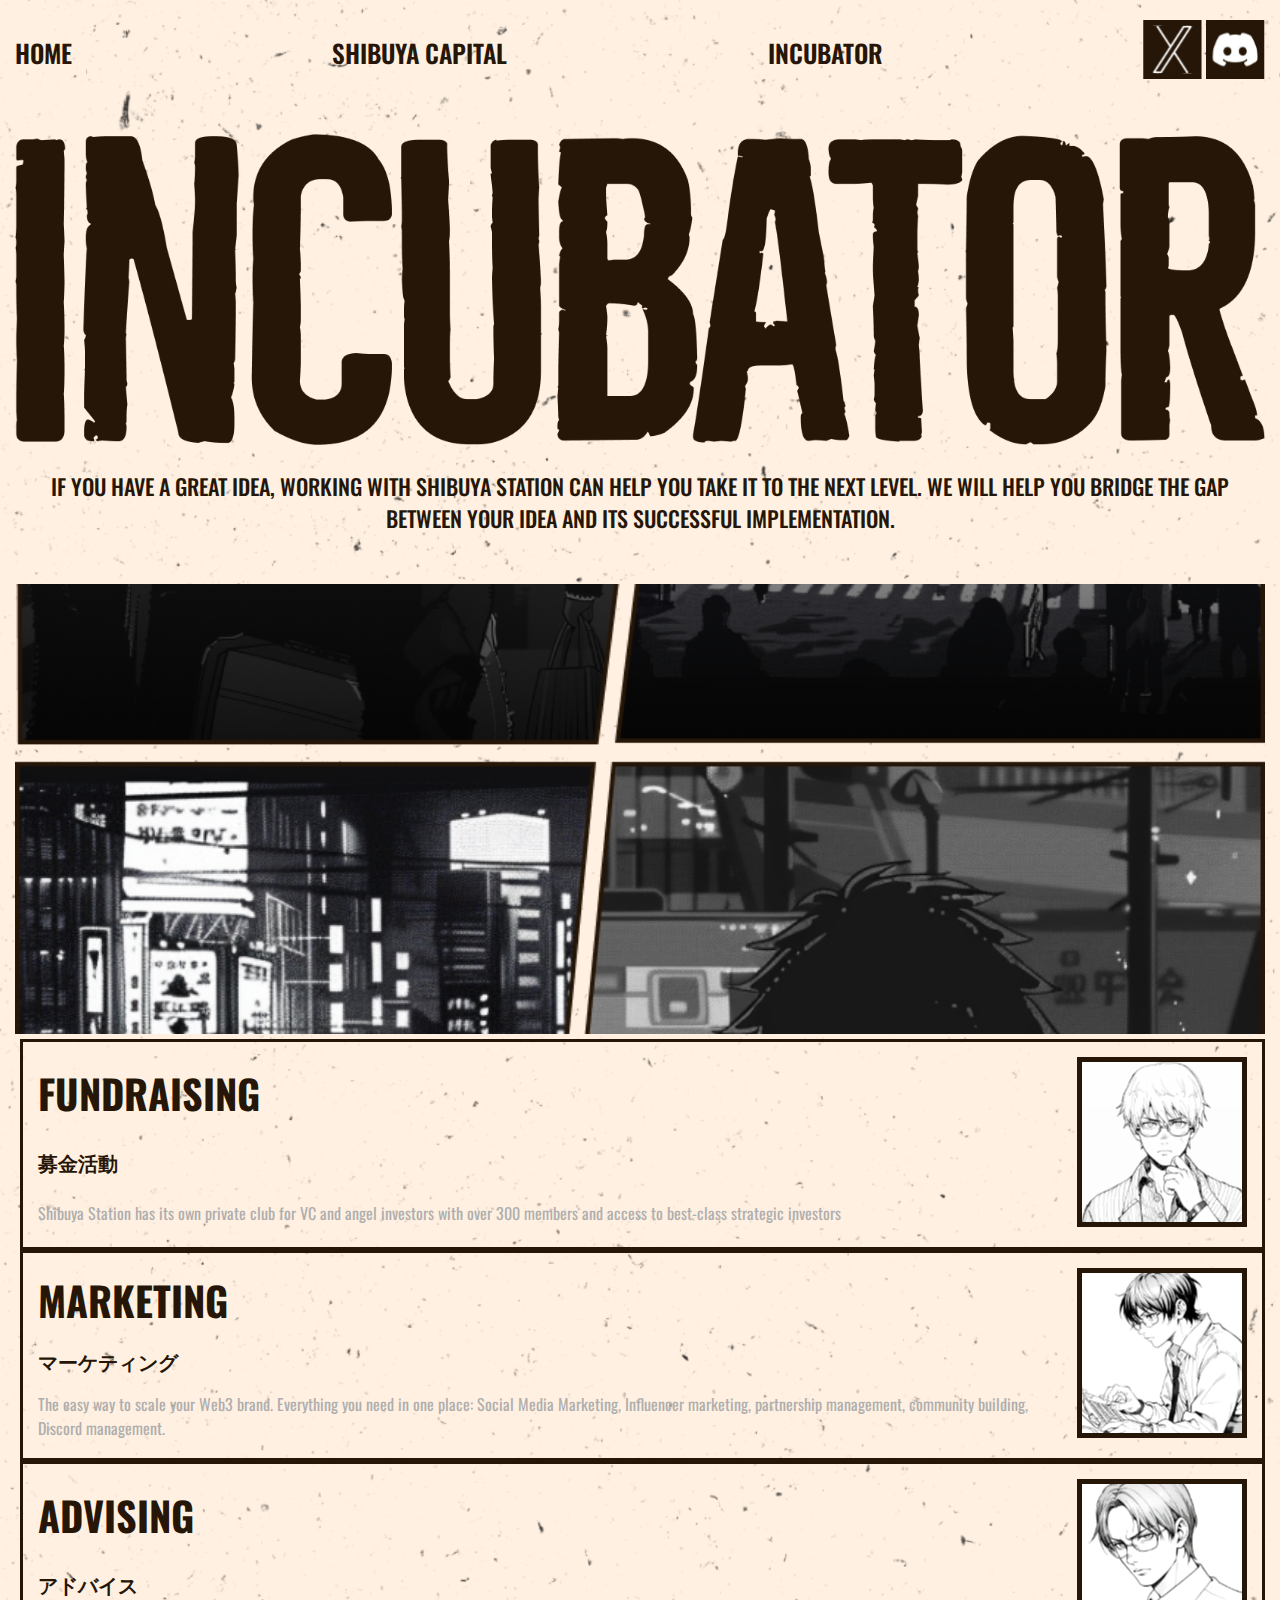
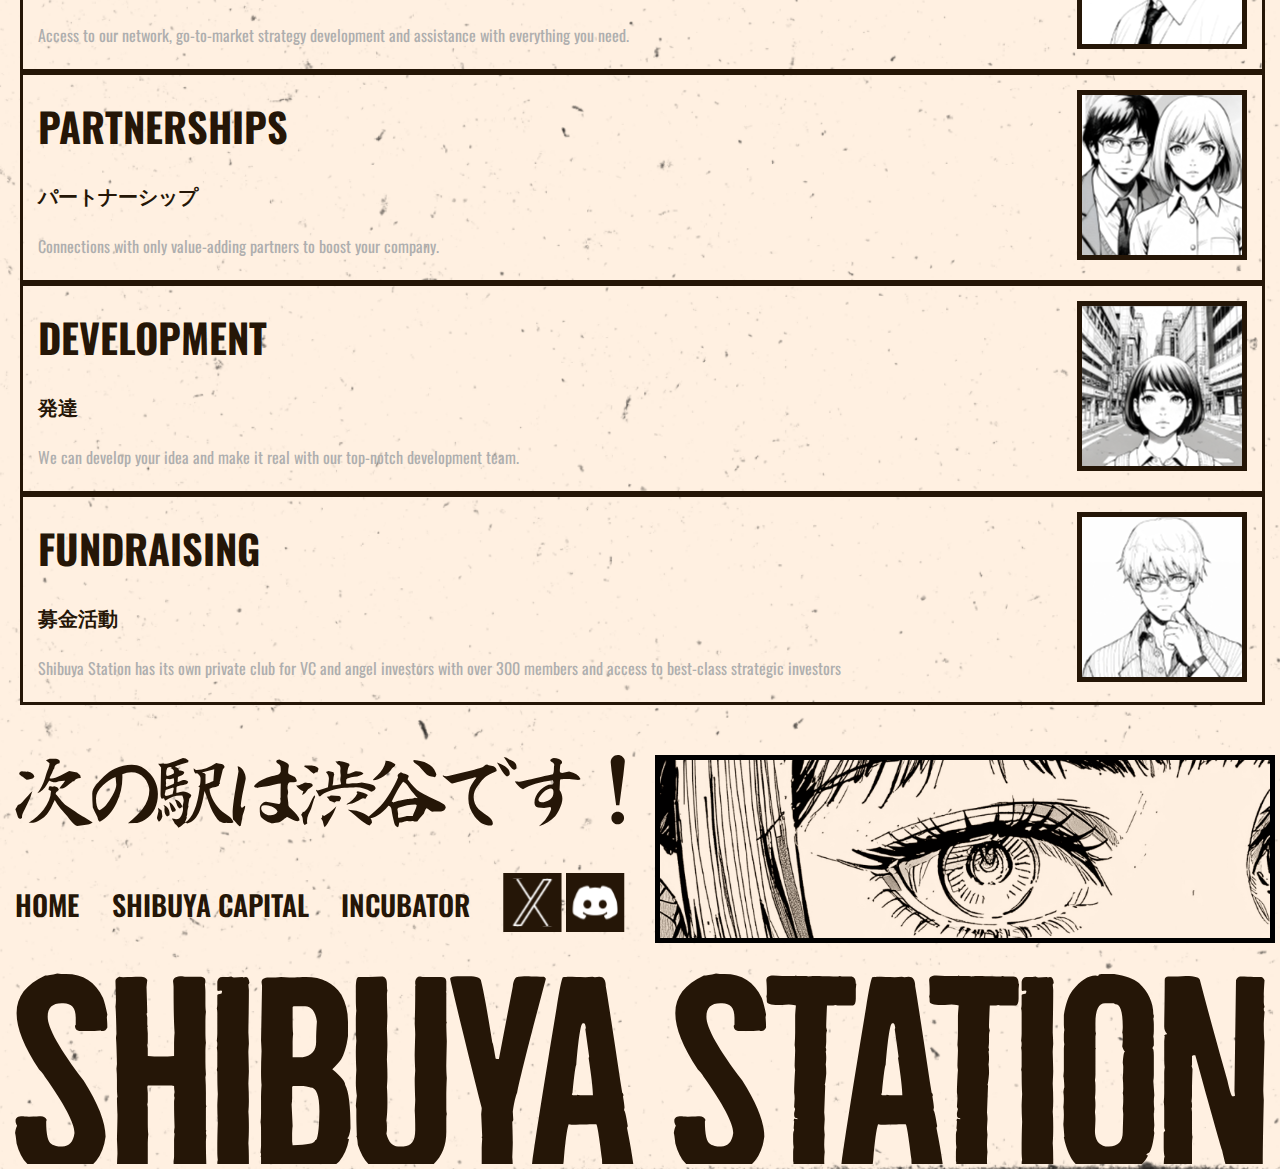
==== incubator.html @ d8757670 "Add files via upload" ====
<!DOCTYPE html>
<html lang="en">
  <head>
    <meta charset="UTF-8" />
    <meta name="viewport" content="width=device-width, initial-scale=1.0" />
    <title>SHIBUYA - incubator</title>
    <link rel="icon" type="image/svg+xml" href="./img/logo.png" />
    <link
      rel="stylesheet"
      href="https://cdn.jsdelivr.net/npm/swiper@11/swiper-bundle.min.css"
    />

    <link rel="preconnect" href="https://fonts.googleapis.com" />
    <link rel="preconnect" href="https://fonts.gstatic.com" crossorigin />
    <link
      href="https://fonts.googleapis.com/css2?family=Oswald:wght@200..700&display=swap"
      rel="stylesheet"
    />

    <link rel="stylesheet" href="./style.css" />
  </head>

  <body>
    <header class="header">
      <div class="container">
        <div class="header__wrap">
          <img src="./img/logo.png" alt="" class="logo" />
          <nav class="nav">
            <a href="index.html">home</a>
            <a href="capital.html">shibuya capital</a>
            <a href="incubator.html">incubator</a>
            <div>
              <img src="./img/discord-icon.svg" alt="" />
              <img src="./img/twiter-icon.svg" alt="" />
            </div>
          </nav>
          <img src="./img/burger.svg" alt="" class="burger" />
        </div>
      </div>
    </header>
    <section class="hero">
      <div class="container">
        <div class="hero__wrapper">
          <img src="./img/Incubator.png" alt="" />
          <p>
            If you have a great idea, working with Shibuya Station can help you take it to the next level. We will help you bridge the gap between your idea and its successful implementation.
          </p>
         

    
        </div>
      </div>
    </section>

<section class="Marketing">
  <div class="container">
    <div class="marketing__box">
    <div class="Marketing__img">
      <img src="./img/incubator__img.png" alt="">
      <!-- <img class="marketing-none" src="/img/incubator__img-2.png" alt=""> -->
    </div>
  <div class="Marketing__cards">


    
    <div class="Marketing__card">
      <div class="Marketing__card-1">
        <h3>Fundraising</h3>
        <h4>募金活動</h4>
        <p>Shibuya Station has its own private club for VC and angel investors with over 300 members and access to best-class strategic investors</p>
      </div>
<div class="Marketing__card-2">
  <img class="card__img" src="./img/incubator__card.svg" alt="">
</div>
    </div>


    <div class="Marketing__card">
      <div class="Marketing__card-1">
        <h3>Marketing</h3>
        <h4>マーケティング</h4>
        <p>The easy way to scale your Web3 brand. Everything you need in one place: Social Media Marketing, Influencer marketing, partnership management, community building, Discord management.</p>
      </div>
<div class="Marketing__card-2">
  <img class="card__img" src="./img/inccubator__cards-2.svg" alt="">
</div>
    </div>


    <div class="Marketing__card">
      <div class="Marketing__card-1">
        <h3>Advising</h3>
        <h4>アドバイス</h4>
        <p>Access to our network, go-to-market strategy development and assistance with everything you need.</p>
      </div>
<div class="Marketing__card-2">
  <img class="card__img" src="./img/incubator__card-3.svg" alt="">
</div>
    </div>


    <div class="Marketing__card">
      <div class="Marketing__card-1">
        <h3>partnerships</h3>
        <h4>パートナーシップ</h4>
        <p>Connections with only value-adding partners to boost your company.</p>
      </div>
<div class="Marketing__card-2">
  <img class="card__img" src="./img/incubator__img-4.svg" alt="">
</div>
    </div>


    <div class="Marketing__card">
      <div class="Marketing__card-1">
        <h3>Development</h3>
        <h4>発達</h4>
        <p>We can develop your idea and make it real with our top-notch development team.</p>
      </div>
<div class="Marketing__card-2">
  <img class="card__img" src="./img/incubator__card-5.svg" alt="">
</div>
    </div>


    <div class="Marketing__card">
      <div class="Marketing__card-1">
        <h3>Fundraising</h3>
        <h4>募金活動</h4>
        <p>Shibuya Station has its own private club for VC and angel investors with over 300 members and access to best-class strategic investors</p>
      </div>
<div class="Marketing__card-2">
  <img class="card__img" src="./img/incubator__card.svg" alt="">
</div>
    </div>

  </div>
  </div>
</div>
</section>



    <footer class="footer">
      <div class="container">
        <div class="footer__wrapper">
          <div class="footer__box">
            <img src="./img/footer-title.svg" alt="" class="footer__title">
            <div class="footer__menu">
              <a href="index.html">home</a>
              <a href="capital.html">shibuya capital</a>
              <a href="incubator.html">incubator</a>
              <div>
                <img src="./img/discord-icon.svg" alt="" />
                <img src="./img/twiter-icon.svg" alt="" />
              </div>
            </div>
          </div>
          <img src="./img/footer-img.png" alt="" class="footer__eyes" />
        </div>
        <img class="footer__img" src="./img/footer-text.svg" alt="" />
      </div>
    </footer>

    <script src="https://cdn.jsdelivr.net/npm/swiper@11/swiper-bundle.min.js"></script>
    <script src="./script.js"></script>
  </body>
</html>
---- style.css ----
* {
    padding: 0;
    margin: 0;
    font-family: "Oswald", sans-serif;
}

.container {
    max-width: 1600px;
    margin: 0 auto;
    padding: 0 15px;
}

body {
    background-image: url(./img/bg-1.png);
    background-repeat: no-repeat;
    background-position: center;
    background-size: cover;
    color: #251607;
}

.header {
    padding: 20px 0;

    @media (max-width:700px) {
        background-image: url(./img/bg-2.png);
    }
}

.nav {
    display: flex;
    justify-content: space-between;
    align-items: center;
    width: 100%;
text-transform: uppercase;
    @media (max-width:700px) {
        /* display: none; */
        position: fixed;
        top: -100%;
        left: 0;
        width: 100%;
        height: 100dvh;
        background-color: #251607;
        z-index: 10;
        flex-direction: column;
        justify-content: center;
        align-items: center;
        gap: 30px;


        transition: 0.5s;

        &.active {
            top: 0;
        }
    }



    a {
        font-size: 25px;
        font-weight: 600;
        text-decoration: underline;
        text-decoration: none;
        color: #251607;

        @media (max-width:700px) {
            color: #fff;
        }
    }
}

.header__wrap {
    display: flex;
    align-items: center;
    justify-content: space-between;
    gap: 10px;
}

.logo,
.burger {
    display: none;

    @media (max-width:700px) {
        display: block;
        z-index: 11;
    }
}


.hero {
    padding: 30px 0;
}

.hero__wrapper {
    text-align: center;

    img {
        width: 100%;
    }

    h1 {
        font-size: 450px;
        line-height: 1;
    }

    p {
        font-size: 22px;
        text-transform: uppercase;
        margin: 20px 0;
        font-weight: 500;
    }

    div {
        display: flex;
        justify-content: space-between;
        flex-wrap: wrap;
        gap: 20px;
        margin-top: 30px;

        h4 {
            font-size: 22px;
        }
    }

}




.album {
    padding: 50px 0;

    .container {
        max-width: 1900px;
        padding: 0;
    }
}

.album__wrapper {}

.swiper {}

.swiper-album-1 {}

.swiper-wrapper {}

.swiper-slide {
    img {
        width: 100%;
    }
}

.swiper-album-2 {}



.meet {}

.meet__wrapper {
    display: grid;
    grid-template-columns: 1.2fr 2fr;
    gap: 40px;

    @media (max-width:768px) {
        /* grid-template-columns: 1fr; */

        display: flex;
        flex-direction: column-reverse;
    }

    p {
        font-size: 22px;
        line-height: 1.2;
        text-transform: uppercase;
    }
}

.meet__info {
    display: flex;
    flex-direction: column;
    gap: 20px;


    img {
        width: 100%;
    }
}

.meet__box {
    display: flex;
    flex-direction: column;
    gap: 20px;
    text-align: right;

    @media (max-width:768px) {
        text-align: center;
    }

    p {
        text-align: right;

        @media (max-width:768px) {
            text-align: center;
        }
    }

    img {
        width: 100%;
    }

    h3 {
        font-size: clamp(2.5rem, -0.257rem + 5.88vw, 5.625rem);

        @media (max-width:480px) {
            font-size: 30px;
        }
    }

    h2 {
        font-size: clamp(4.375rem, -1.944rem + 14.44vw, 12.5rem);
        line-height: 1.2;
        text-transform: uppercase;

    }
}



.our {
padding: 100px 0;


}

.our__title {
font-size: 22px;
font-weight: 600;
text-align: center;
line-height: 1.2;
margin-bottom: 20px;

}
.our__wrapper {
    display: grid; 
    grid-auto-columns: 1fr; 
    grid-template-columns: 1fr 1fr 1fr; 

    gap: 20px 20px; 
    grid-template-areas: 
      "card-1 card-2 card-3"
      "card-1 card-4 card-5"; 

.card-1 { grid-area: card-1; }
.card-2 { grid-area: card-2; }
.card-3 { grid-area: card-3; }
.card-4 { grid-area: card-4; }
.card-5 { grid-area: card-5; }

@media (max-width: 900px) {
    grid-template-columns: 1fr 1fr; 

    grid-template-areas:
        "card-1 card-1"
        "card-2 card-3"
        "card-4 card-5";
}

@media (max-width: 768px) {
    grid-template-columns: 1fr ; 

    grid-template-areas:
        "card-1 "
        "card-2 "
        "card-3 "
        "card-4 "
        "card-5 ";
    }
    .card-1 {
    background-image: url(./img/plans-1.png);
    }
    .card-2 {
        background-image: url(./img/plans-2.png);
    
    }
    .card-3 {
        background-image: url(./img/plans-3.png);
    
    }
    .card-4 {
        background-image: url(./img/plans-4.png);
    
    }
    .card-5 {
        background-image: url(./img/plans-5.png);
    
    }

}
.our__card {
min-height: 350px;
border: 2px solid black;

background-repeat: no-repeat;
background-size: cover;
background-position: center;


display: flex;
justify-content: flex-end;
padding: 25px;
color: #fff;
flex-direction: column;
text-transform: uppercase;

transition: 0.4s ;

@media (max-width: 768px) {
min-height: 280px;
}
h3 {
    transition: 0.4s;
}
p {
    transition: 0.4s;
    height: 0px;
    overflow: hidden;
}
&:hover{
    h3 {
        font-size: 30px;
    }
    p {
        height: 30px;
        overflow: visible;
    }
}
}









.footer {

}

.footer__wrapper {
display: grid;
grid-template-columns: repeat(2, 1fr);
gap: 30px;
margin-bottom: 30px;
@media (max-width:1250px) {
    grid-template-columns: 2fr 1fr;
}
@media (max-width:950px) {
    grid-template-columns: 1fr;
}
}
.footer__box {

}
.footer__title {
width: 100%;
}
.footer__menu {
display: flex;
justify-content: space-between;
gap: 20px;
align-items: center;
margin-top: 40px;

@media (max-width:650px) {
flex-direction: column;
justify-content: center;
}
a{
    color: #251607;
    text-transform: uppercase;
    font-size: 28px;
    font-weight: 600;
    text-decoration: none;

}
}
.footer__eyes {
width: 100%;
border: 5px solid black;

}
.footer__img {
width: 100%;

}





.pink{
    background-image: url(./img/bg-2.png);

    p,
    h1,
    h2,
    h3,
    h4,
    a{
        color: #e69aaa !important;

    }
}



.hero-2 {
    padding: 60px 0;
}
.hero-2__imgs {
overflow: hidden;
    display: flex;
    gap: 10px;
img{
    width: 100%;
}
}

.hero-2__wraper {
h3{
    text-transform: uppercase;
    font-size: 26px;
    font-weight: 600;
}

    div{
        display: flex;
        justify-content: space-between;
        align-items: center;
        gap: 20px;
        flex-wrap: wrap;
        margin-bottom: 20px;
    }
}
.hero-2__title {
    width: 100%;
    margin: 30px 0;
}
.hero-2__img {
    width: 100%;
}
.hero-2__subtitle {
    text-transform: uppercase;
    text-align: center;
}
 



.Marketing {
margin-bottom: 50px;
}
.marketing__box{
    display: grid;
    grid-template-columns: 1fr 1fr;
    @media (max-width:1300px) {
    grid-template-columns: 1fr ;
      
    }
}

.Marketing__img {
    
img {
    width: 100%;
    
    @media (max-width:1300px) {
      
          height: 450px;
          object-fit: cover;
        }
}
    /* @media (max-width:1300px) {
        display: none;
    } */

}
.Marketing__cards {
    margin-left: 5px;
}
.Marketing__card {
 display: flex;
 justify-content: space-between;
    border: 3px solid #251607;
    transition: 0.5s;
    h3{
        margin-top: 10px;
        font-weight: 700;
        font-size: 40px;
        text-transform: uppercase;
    }
    h4 {
        font-weight: 600;
font-size: 20px;
text-transform: uppercase;
    }
    p {
        font-weight: 400;
        color: #AEAEAE;
        /* font-size: 3px; */
        margin-bottom: 10px;
    }

&:hover{
    background-color: #251607;
    h4{
        color: #e69aaa;
    }
    h3{
        color: #e69aaa;
    }
}
}
.card__img{
    border: 2px solid #251607;
width: 166px;
height: 166px;
margin: 15px;
}
.Marketing__card-1{
    display: flex;
    flex-direction: column;
    justify-content: space-around;
    margin-left: 15px;
}
.Marketing__card-2{
  
}
.marketing-none{
    display: none;
    @media (max-width:1300px) {
        display: block;
    }
}


.hero__wrap{
    margin-top: 80px;
    display: flex;


}
.hero__card{
    border: 5px solid #251607;
    height: 600px;
   
    padding: 20px;

    display: flex;
    flex-direction: column;
    writing-mode: vertical-rl;
    flex-grow: 1;
    transition: 1s;
    width: 100px;
    background-size: cover;
    background-position:  center;
    background-repeat: no-repeat;

    &:nth-child(1){
        background-image: url(./img/caoital__hero1.png);
        background-position:-400px;
        /* flex-grow: 4; */
    }
    &:nth-child(2){
        background-image: url(./img/capital__img2.png);

        background-position:-600px;
      
    }
    &:nth-child(3){
        background-image: url(./img/capital__img3.png);
    }
        &:nth-child(4){
        background-image: url(./img/capital__img4.png);
    }

    &:hover{
        flex-grow: 6;

        &:nth-child(2) {
            background-position:-200px;
      
        }
  
        &:nth-child(1) {
            background-position:-200px;
      
        }
        .hero__text{
            display: none;
        }
h2{
    width: 100%;

    letter-spacing: 0px;
}
    }
    h2 {
   color: #fff !important;
   text-transform: uppercase;
        margin-right: auto;
        transition: 1s;
        margin-top: auto;
        writing-mode: horizontal-tb;
        letter-spacing: 30px;
        width: 20px;
        overflow: hidden;
        white-space: nowrap;
    }
   
}




.hero__text{

    
    transition: 1s;



    h3{
        color: #fff !important;
text-transform: uppercase;
    }
}
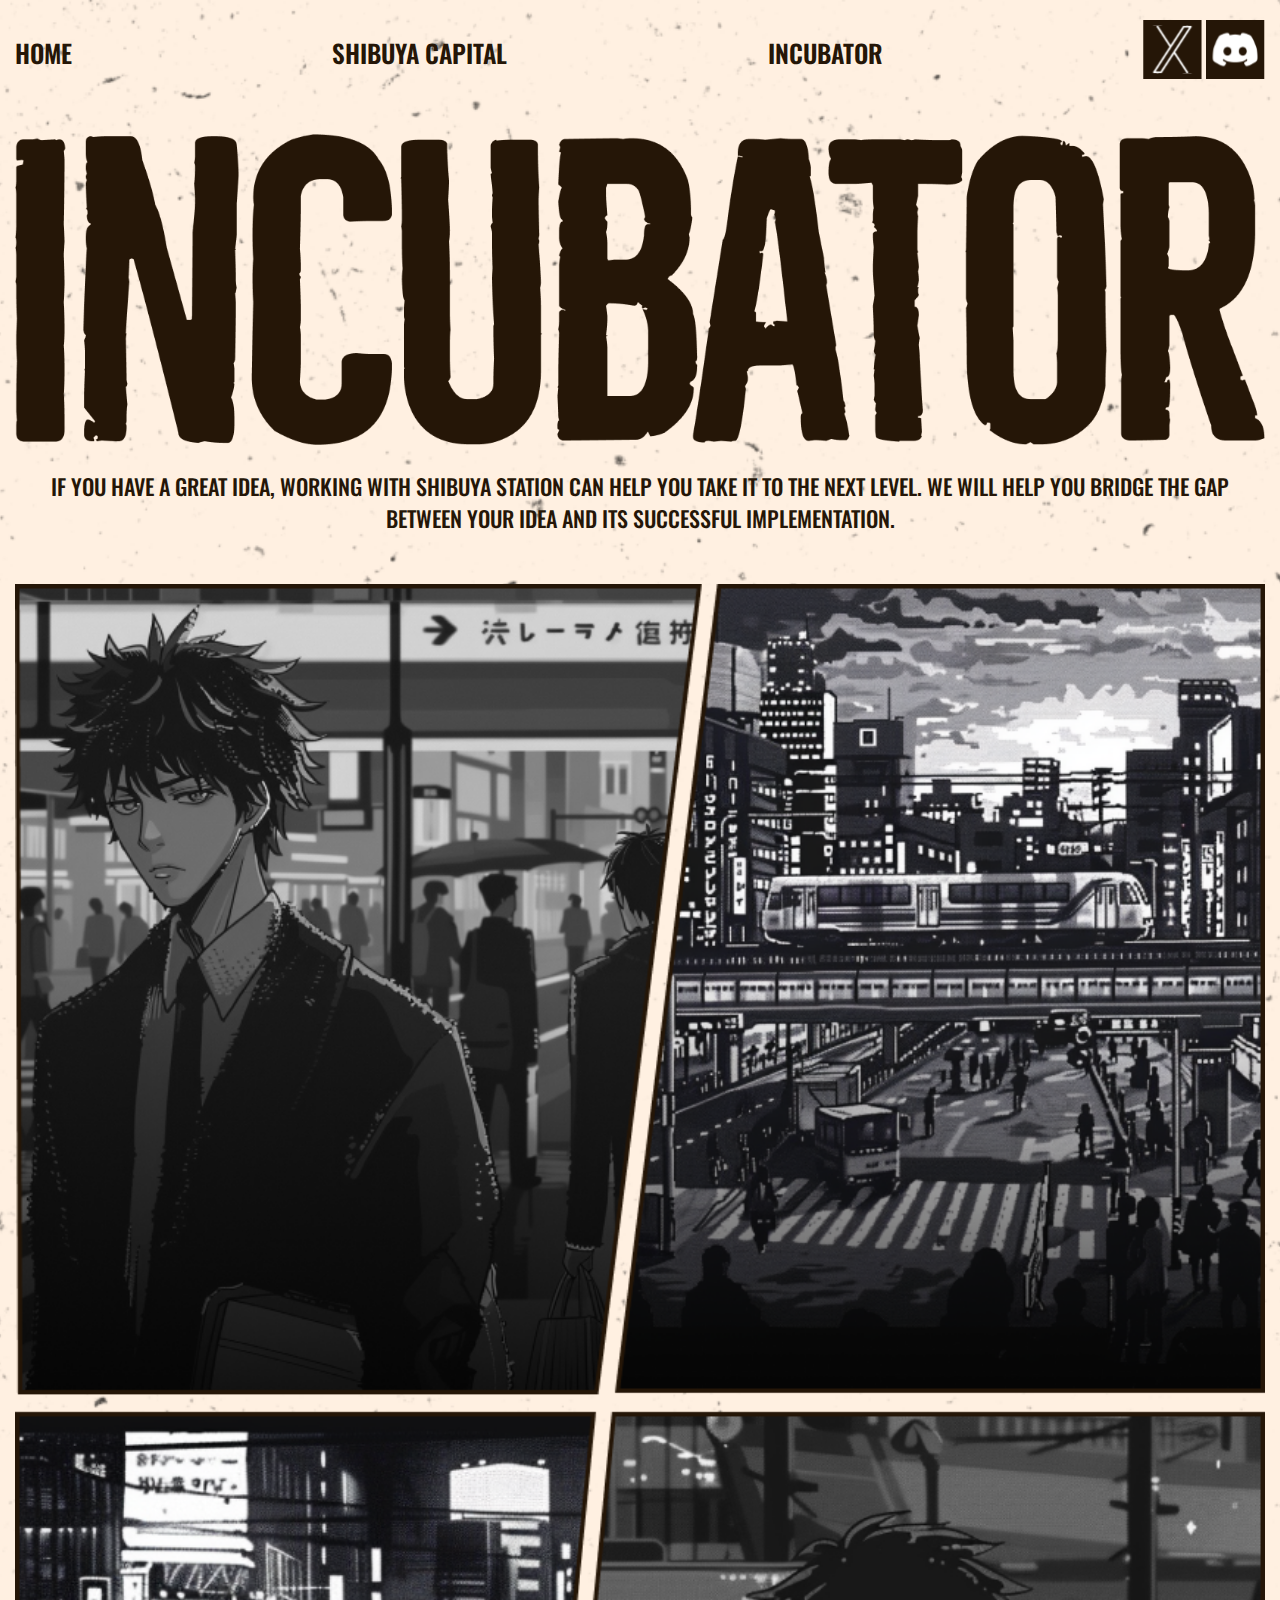
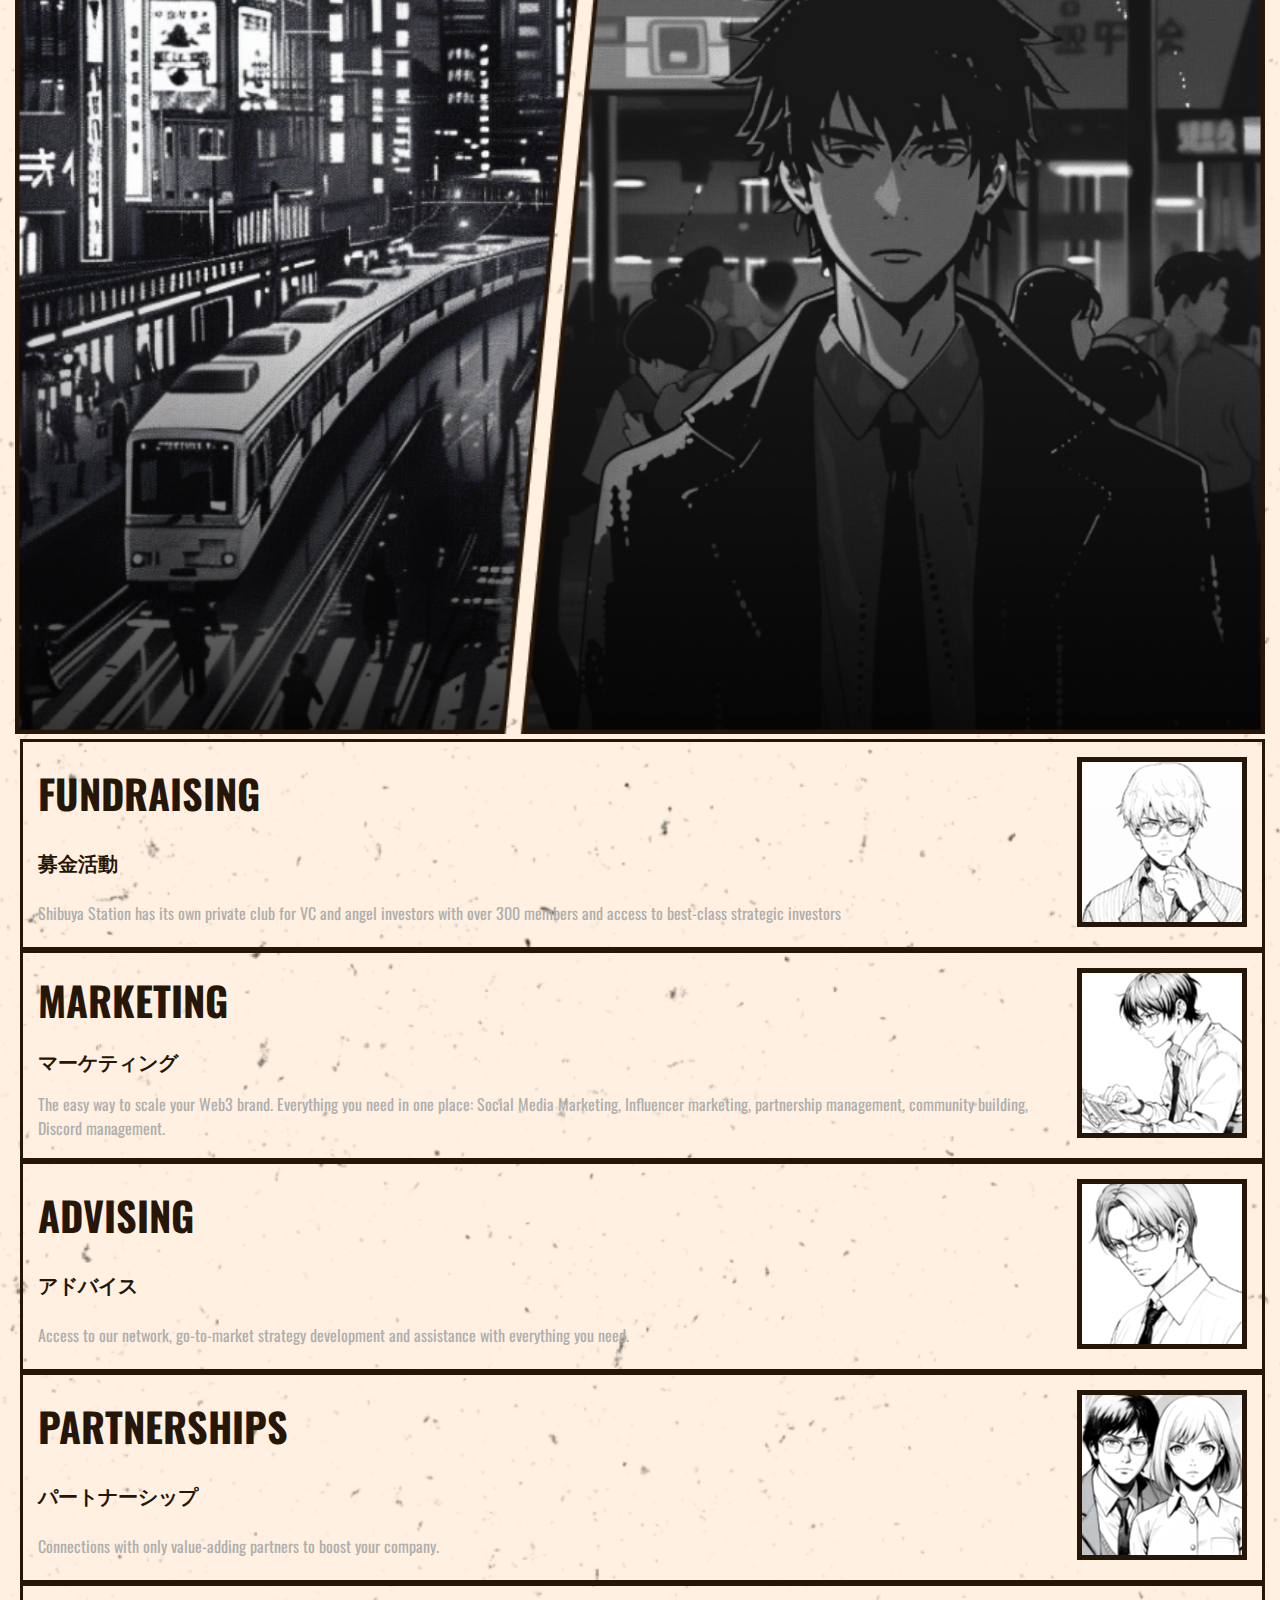
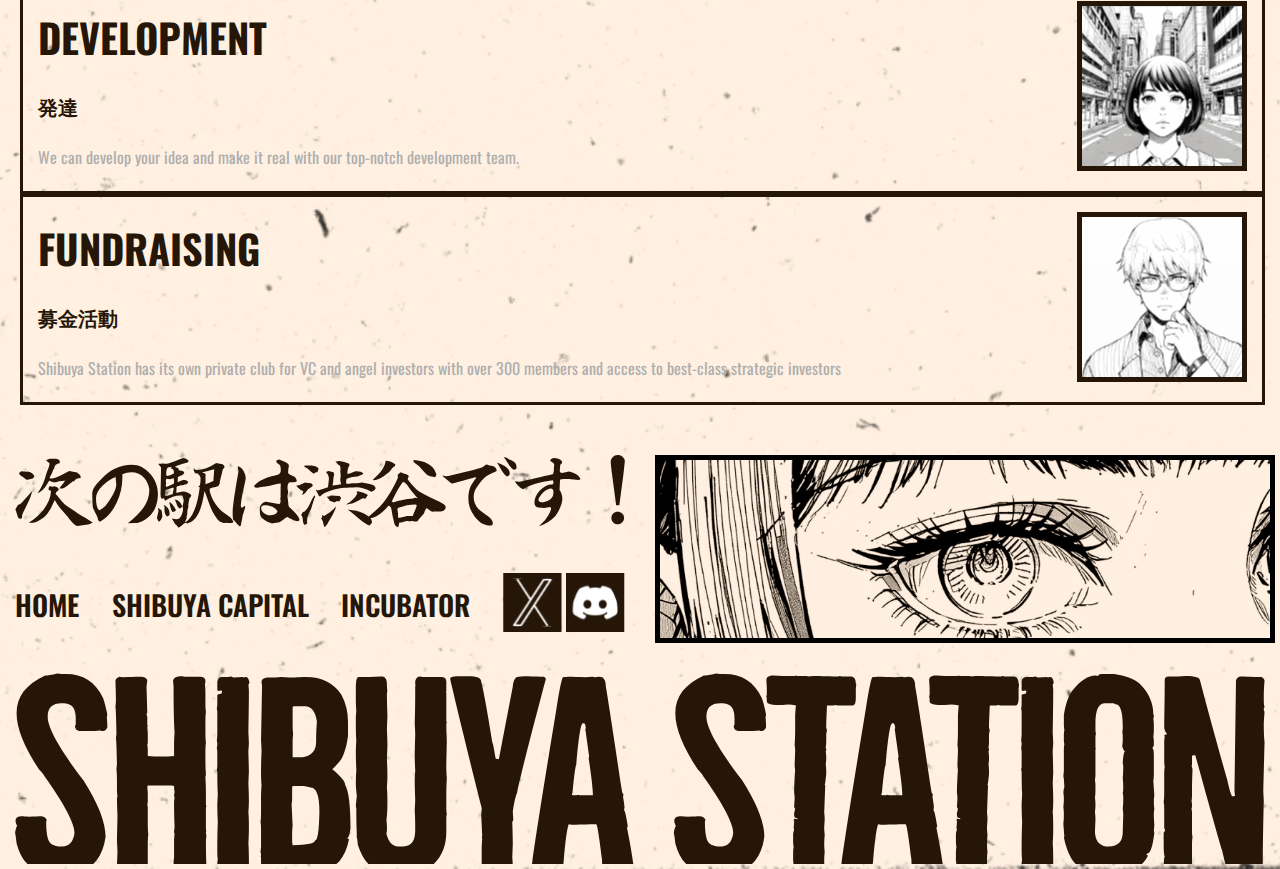
==== commit 8e161554: "Add files via upload" ====
--- a/incubator.html
+++ b/incubator.html
@@ -59,6 +59,8 @@
       <img src="./img/incubator__img.png" alt="">
       <!-- <img class="marketing-none" src="/img/incubator__img-2.png" alt=""> -->
     </div>
+
+    
   <div class="Marketing__cards">
 
 
--- a/style.css
+++ b/style.css
@@ -1,639 +1,635 @@
 * {
+  padding: 0;
+  margin: 0;
+  font-family: "Oswald", sans-serif;
+}
+
+.container {
+  max-width: 1600px;
+  margin: 0 auto;
+  padding: 0 15px;
+}
+
+body {
+  background-image: url(./img/bg-1.png);
+  background-repeat: no-repeat;
+  background-position: center;
+  background-size: cover;
+  color: #251607;
+}
+
+.header {
+  padding: 20px 0;
+
+  @media (max-width: 700px) {
+    background-image: url(./img/bg-2.png);
+  }
+}
+
+.nav {
+  display: flex;
+  justify-content: space-between;
+  align-items: center;
+  width: 100%;
+  text-transform: uppercase;
+  @media (max-width: 700px) {
+    /* display: none; */
+    position: fixed;
+    top: -100%;
+    left: 0;
+    width: 100%;
+    height: 100dvh;
+    background-color: #251607;
+    z-index: 10;
+    flex-direction: column;
+    justify-content: center;
+    align-items: center;
+    gap: 30px;
+
+    transition: 0.5s;
+
+    &.active {
+      top: 0;
+    }
+  }
+
+  a {
+    font-size: 25px;
+    font-weight: 600;
+    text-decoration: underline;
+    text-decoration: none;
+    color: #251607;
+
+    @media (max-width: 700px) {
+      color: #fff;
+    }
+  }
+}
+
+.header__wrap {
+  display: flex;
+  align-items: center;
+  justify-content: space-between;
+  gap: 10px;
+}
+
+.logo,
+.burger {
+  display: none;
+
+  @media (max-width: 700px) {
+    display: block;
+    z-index: 11;
+  }
+}
+
+.hero {
+  padding: 30px 0;
+}
+
+.hero__wrapper {
+  text-align: center;
+
+  img {
+    width: 100%;
+  }
+
+  h1 {
+    font-size: 450px;
+    line-height: 1;
+  }
+
+  p {
+    font-size: 22px;
+    text-transform: uppercase;
+    margin: 20px 0;
+    font-weight: 500;
+  }
+
+  div {
+    display: flex;
+    justify-content: space-between;
+    flex-wrap: wrap;
+    gap: 20px;
+    margin-top: 30px;
+
+    h4 {
+      font-size: 22px;
+    }
+  }
+}
+
+.album {
+  padding: 50px 0;
+
+  .container {
+    max-width: 1900px;
     padding: 0;
-    margin: 0;
-    font-family: "Oswald", sans-serif;
-}
-
-.container {
-    max-width: 1600px;
-    margin: 0 auto;
-    padding: 0 15px;
-}
-
-body {
-    background-image: url(./img/bg-1.png);
-    background-repeat: no-repeat;
-    background-position: center;
-    background-size: cover;
+  }
+}
+
+.album__wrapper {
+}
+
+.swiper {
+}
+
+.swiper-album-1 {
+}
+
+.swiper-wrapper {
+}
+
+.swiper-slide {
+  img {
+    width: 100%;
+  }
+}
+
+.swiper-album-2 {
+}
+
+.meet {
+}
+
+.meet__wrapper {
+  display: grid;
+  grid-template-columns: 1.2fr 2fr;
+  gap: 40px;
+
+  @media (max-width: 768px) {
+    /* grid-template-columns: 1fr; */
+
+    display: flex;
+    flex-direction: column-reverse;
+  }
+
+  p {
+    font-size: 22px;
+    line-height: 1.2;
+    text-transform: uppercase;
+  }
+}
+
+.meet__info {
+  display: flex;
+  flex-direction: column;
+  gap: 20px;
+
+  img {
+    width: 100%;
+  }
+}
+
+.meet__box {
+  display: flex;
+  flex-direction: column;
+  gap: 20px;
+  text-align: right;
+
+  @media (max-width: 768px) {
+    text-align: center;
+  }
+
+  p {
+    text-align: right;
+
+    @media (max-width: 768px) {
+      text-align: center;
+    }
+  }
+
+  img {
+    width: 100%;
+  }
+
+  h3 {
+    font-size: clamp(2.5rem, -0.257rem + 5.88vw, 5.625rem);
+
+    @media (max-width: 480px) {
+      font-size: 30px;
+    }
+  }
+
+  h2 {
+    font-size: clamp(4.375rem, -1.944rem + 14.44vw, 12.5rem);
+    line-height: 1.2;
+    text-transform: uppercase;
+  }
+}
+
+.our {
+  padding: 100px 0;
+}
+
+.our__title {
+  font-size: 22px;
+  font-weight: 600;
+  text-align: center;
+  line-height: 1.2;
+  margin-bottom: 20px;
+}
+.our__wrapper {
+  display: grid;
+  grid-auto-columns: 1fr;
+  grid-template-columns: 1fr 1fr 1fr;
+
+  gap: 20px 20px;
+  grid-template-areas:
+    "card-1 card-2 card-3"
+    "card-1 card-4 card-5";
+
+  .card-1 {
+    grid-area: card-1;
+  }
+  .card-2 {
+    grid-area: card-2;
+  }
+  .card-3 {
+    grid-area: card-3;
+  }
+  .card-4 {
+    grid-area: card-4;
+  }
+  .card-5 {
+    grid-area: card-5;
+  }
+
+  @media (max-width: 900px) {
+    grid-template-columns: 1fr 1fr;
+
+    grid-template-areas:
+      "card-1 card-1"
+      "card-2 card-3"
+      "card-4 card-5";
+  }
+
+  @media (max-width: 768px) {
+    grid-template-columns: 1fr;
+
+    grid-template-areas:
+      "card-1 "
+      "card-2 "
+      "card-3 "
+      "card-4 "
+      "card-5 ";
+  }
+  .card-1 {
+    background-image: url(./img/plans-1.png);
+  }
+  .card-2 {
+    background-image: url(./img/plans-2.png);
+  }
+  .card-3 {
+    background-image: url(./img/plans-3.png);
+  }
+  .card-4 {
+    background-image: url(./img/plans-4.png);
+  }
+  .card-5 {
+    background-image: url(./img/plans-5.png);
+  }
+}
+.our__card {
+  min-height: 350px;
+  border: 2px solid black;
+
+  background-repeat: no-repeat;
+  background-size: cover;
+  background-position: center;
+
+  display: flex;
+  justify-content: flex-end;
+  padding: 25px;
+  color: #fff;
+  flex-direction: column;
+  text-transform: uppercase;
+
+  transition: 0.4s;
+
+  @media (max-width: 768px) {
+    min-height: 280px;
+  }
+  h3 {
+    transition: 0.4s;
+  }
+  p {
+    transition: 0.4s;
+    height: 0px;
+    overflow: hidden;
+  }
+  &:hover {
+    h3 {
+      font-size: 30px;
+    }
+    p {
+      height: 30px;
+      overflow: visible;
+    }
+  }
+}
+
+.footer {
+}
+
+.footer__wrapper {
+  display: grid;
+  grid-template-columns: repeat(2, 1fr);
+  gap: 30px;
+  margin-bottom: 30px;
+  @media (max-width: 1250px) {
+    grid-template-columns: 2fr 1fr;
+  }
+  @media (max-width: 950px) {
+    grid-template-columns: 1fr;
+  }
+}
+.footer__box {
+}
+.footer__title {
+  width: 100%;
+}
+.footer__menu {
+  display: flex;
+  justify-content: space-between;
+  gap: 20px;
+  align-items: center;
+  margin-top: 40px;
+
+  @media (max-width: 650px) {
+    flex-direction: column;
+    justify-content: center;
+  }
+  a {
     color: #251607;
-}
-
-.header {
-    padding: 20px 0;
-
-    @media (max-width:700px) {
-        background-image: url(./img/bg-2.png);
-    }
-}
-
-.nav {
+    text-transform: uppercase;
+    font-size: 28px;
+    font-weight: 600;
+    text-decoration: none;
+  }
+}
+.footer__eyes {
+  width: 100%;
+  border: 5px solid black;
+}
+.footer__img {
+  width: 100%;
+}
+
+.pink {
+  background-image: url(./img/bg-2.png);
+
+  p,
+  h1,
+  h2,
+  h3,
+  h4,
+  a {
+    color: #e69aaa !important;
+  }
+}
+
+.hero-2 {
+  padding: 60px 0;
+}
+.hero-2__imgs {
+  overflow: hidden;
+  display: flex;
+  gap: 10px;
+  img {
+    width: 100%;
+  }
+}
+
+.hero-2__wraper {
+  h3 {
+    text-transform: uppercase;
+    font-size: 26px;
+    font-weight: 600;
+  }
+
+  div {
     display: flex;
     justify-content: space-between;
     align-items: center;
-    width: 100%;
-text-transform: uppercase;
-    @media (max-width:700px) {
-        /* display: none; */
-        position: fixed;
-        top: -100%;
-        left: 0;
-        width: 100%;
-        height: 100dvh;
-        background-color: #251607;
-        z-index: 10;
-        flex-direction: column;
-        justify-content: center;
-        align-items: center;
-        gap: 30px;
-
-
-        transition: 0.5s;
-
-        &.active {
-            top: 0;
-        }
-    }
-
-
-
-    a {
-        font-size: 25px;
-        font-weight: 600;
-        text-decoration: underline;
-        text-decoration: none;
-        color: #251607;
-
-        @media (max-width:700px) {
-            color: #fff;
-        }
-    }
-}
-
-.header__wrap {
-    display: flex;
-    align-items: center;
-    justify-content: space-between;
-    gap: 10px;
-}
-
-.logo,
-.burger {
-    display: none;
-
-    @media (max-width:700px) {
-        display: block;
-        z-index: 11;
-    }
-}
-
-
-.hero {
-    padding: 30px 0;
-}
-
-.hero__wrapper {
-    text-align: center;
-
-    img {
-        width: 100%;
-    }
-
-    h1 {
-        font-size: 450px;
-        line-height: 1;
-    }
-
-    p {
-        font-size: 22px;
-        text-transform: uppercase;
-        margin: 20px 0;
-        font-weight: 500;
-    }
-
-    div {
-        display: flex;
-        justify-content: space-between;
-        flex-wrap: wrap;
-        gap: 20px;
-        margin-top: 30px;
-
-        h4 {
-            font-size: 22px;
-        }
-    }
-
-}
-
-
-
-
-.album {
-    padding: 50px 0;
-
-    .container {
-        max-width: 1900px;
-        padding: 0;
-    }
-}
-
-.album__wrapper {}
-
-.swiper {}
-
-.swiper-album-1 {}
-
-.swiper-wrapper {}
-
-.swiper-slide {
-    img {
-        width: 100%;
-    }
-}
-
-.swiper-album-2 {}
-
-
-
-.meet {}
-
-.meet__wrapper {
-    display: grid;
-    grid-template-columns: 1.2fr 2fr;
-    gap: 40px;
-
-    @media (max-width:768px) {
-        /* grid-template-columns: 1fr; */
-
-        display: flex;
-        flex-direction: column-reverse;
-    }
-
-    p {
-        font-size: 22px;
-        line-height: 1.2;
-        text-transform: uppercase;
-    }
-}
-
-.meet__info {
+    gap: 20px;
+    flex-wrap: wrap;
+    margin-bottom: 20px;
+  }
+}
+.hero-2__title {
+  width: 100%;
+  margin: 30px 0;
+}
+.hero-2__img {
+  width: 100%;
+}
+.hero-2__subtitle {
+  text-transform: uppercase;
+  text-align: center;
+}
+
+.Marketing {
+  margin-bottom: 50px;
+}
+.marketing__box {
+  display: grid;
+  grid-template-columns: 1fr 1fr;
+  @media (max-width: 1300px) {
+    grid-template-columns: 1fr;
+  }
+}
+
+.Marketing__img {
+  img {
+    width: 100%;
+    /* aspect-ratio: 1/2; */
+
+    @media (max-width: 1300px) {
+      /* height: 850px; */
+      /* width: 1000px; */
+      object-fit: cover;
+
+    }
+  }
+  /* @media (max-width:1300px) {
+        display: none;
+    } */
+}
+.Marketing__cards {
+  margin-left: 5px;
+  gap: 10px;
+}
+.Marketing__card {
+  display: flex;
+  justify-content: space-between;
+  border: 3px solid #251607;
+  transition: 0.5s;
+  h3 {
+    margin-top: 10px;
+    font-weight: 700;
+    font-size: 40px;
+    text-transform: uppercase;
+  }
+  h4 {
+    font-weight: 600;
+    font-size: 20px;
+    text-transform: uppercase;
+  }
+  p {
+    font-weight: 400;
+    color: #aeaeae;
+    /* font-size: 3px; */
+    margin-bottom: 10px;
+  }
+
+  &:hover {
+    background-color: #251607;
+    h4 {
+      color: #e69aaa;
+    }
+    h3 {
+      color: #e69aaa;
+    }
+  }
+}
+.card__img {
+  border: 2px solid #251607;
+  width: 166px;
+  height: 166px;
+  margin: 15px;
+/* width: 100%; */
+}
+.Marketing__card-1 {
+  display: flex;
+  flex-direction: column;
+  justify-content: space-around;
+  margin-left: 15px;
+}
+.Marketing__card-2 {
+}
+.marketing-none {
+  display: none;
+  @media (max-width: 1300px) {
+    display: block;
+  }
+}
+
+.hero__wrap {
+  margin-top: 80px;
+  display: flex;
+
+  @media (max-width: 1400px) {
     display: flex;
     flex-direction: column;
-    gap: 20px;
-
-
-    img {
-        width: 100%;
-    }
-}
-
-.meet__box {
-    display: flex;
-    flex-direction: column;
-    gap: 20px;
-    text-align: right;
-
-    @media (max-width:768px) {
-        text-align: center;
-    }
-
-    p {
-        text-align: right;
-
-        @media (max-width:768px) {
-            text-align: center;
-        }
-    }
-
-    img {
-        width: 100%;
-    }
-
-    h3 {
-        font-size: clamp(2.5rem, -0.257rem + 5.88vw, 5.625rem);
-
-        @media (max-width:480px) {
-            font-size: 30px;
-        }
-    }
-
+  }
+  @media (max-width: 800px) {
+display: none;
+  }
+}
+.hero__card {
+  border: 5px solid #251607;
+  height: 600px;
+
+  padding: 20px;
+
+  display: flex;
+  flex-direction: column;
+  writing-mode: vertical-rl;
+  flex-grow: 1;
+  transition: 1s;
+  width: 100px;
+  background-size: cover;
+  background-position: center;
+  background-repeat: no-repeat;
+  @media (max-width: 1400px) {
+    width: 100%;
+    writing-mode: horizontal-tb;
+justify-content: end;
+}
+  &:nth-child(1) {
+    background-image: url(./img/caoital__hero1.png);
+    background-position: -400px;
+    @media (max-width: 1400px) {
+      background-position: center;
+    }
+    /* flex-grow: 4; */
+  }
+  &:nth-child(2) {
+    background-image: url(./img/capital__img2.png);
+
+    background-position: -600px;
+    @media (max-width: 1400px) {
+      background-position: center;
+    }
+  }
+  &:nth-child(3) {
+    background-image: url(./img/capital__img3.png);
+  }
+  &:nth-child(4) {
+    background-image: url(./img/capital__img4.png);
+  }
+
+  &:hover {
+    flex-grow: 6;
+
+    &:nth-child(2) {
+      background-position: -200px;
+      @media (max-width: 1400px) {
+        background-position: center;
+      }
+    }
+
+    &:nth-child(1) {
+      background-position: -200px;
+      @media (max-width: 1400px) {
+        background-position: center;
+      }
+    }
+    .hero__text {
+      display: none;
+      @media (max-width: 1400px) {
+        display: flex;
+        flex-direction: column;
+   
+      }
+    }
     h2 {
-        font-size: clamp(4.375rem, -1.944rem + 14.44vw, 12.5rem);
-        line-height: 1.2;
-        text-transform: uppercase;
-
-    }
-}
-
-
-
-.our {
-padding: 100px 0;
-
-
-}
-
-.our__title {
-font-size: 22px;
-font-weight: 600;
-text-align: center;
-line-height: 1.2;
-margin-bottom: 20px;
-
-}
-.our__wrapper {
-    display: grid; 
-    grid-auto-columns: 1fr; 
-    grid-template-columns: 1fr 1fr 1fr; 
-
-    gap: 20px 20px; 
-    grid-template-areas: 
-      "card-1 card-2 card-3"
-      "card-1 card-4 card-5"; 
-
-.card-1 { grid-area: card-1; }
-.card-2 { grid-area: card-2; }
-.card-3 { grid-area: card-3; }
-.card-4 { grid-area: card-4; }
-.card-5 { grid-area: card-5; }
-
-@media (max-width: 900px) {
-    grid-template-columns: 1fr 1fr; 
-
-    grid-template-areas:
-        "card-1 card-1"
-        "card-2 card-3"
-        "card-4 card-5";
-}
-
-@media (max-width: 768px) {
-    grid-template-columns: 1fr ; 
-
-    grid-template-areas:
-        "card-1 "
-        "card-2 "
-        "card-3 "
-        "card-4 "
-        "card-5 ";
-    }
-    .card-1 {
-    background-image: url(./img/plans-1.png);
-    }
-    .card-2 {
-        background-image: url(./img/plans-2.png);
-    
-    }
-    .card-3 {
-        background-image: url(./img/plans-3.png);
-    
-    }
-    .card-4 {
-        background-image: url(./img/plans-4.png);
-    
-    }
-    .card-5 {
-        background-image: url(./img/plans-5.png);
-    
-    }
-
-}
-.our__card {
-min-height: 350px;
-border: 2px solid black;
-
-background-repeat: no-repeat;
-background-size: cover;
-background-position: center;
-
-
-display: flex;
-justify-content: flex-end;
-padding: 25px;
-color: #fff;
-flex-direction: column;
-text-transform: uppercase;
-
-transition: 0.4s ;
-
-@media (max-width: 768px) {
-min-height: 280px;
-}
-h3 {
-    transition: 0.4s;
-}
-p {
-    transition: 0.4s;
-    height: 0px;
+      width: 100%;
+      letter-spacing: 0px;
+    }
+  }
+  h2 {
+    color: #fff !important;
+    text-transform: uppercase;
+    margin-right: auto;
+    transition: 1s;
+    margin-top: auto;
+    writing-mode: horizontal-tb;
+    letter-spacing: 30px;
+    width: 20px;
     overflow: hidden;
-}
-&:hover{
-    h3 {
-        font-size: 30px;
-    }
-    p {
-        height: 30px;
-        overflow: visible;
-    }
-}
-}
-
-
-
-
-
-
-
-
-
-.footer {
-
-}
-
-.footer__wrapper {
-display: grid;
-grid-template-columns: repeat(2, 1fr);
-gap: 30px;
-margin-bottom: 30px;
-@media (max-width:1250px) {
-    grid-template-columns: 2fr 1fr;
-}
-@media (max-width:950px) {
-    grid-template-columns: 1fr;
-}
-}
-.footer__box {
-
-}
-.footer__title {
-width: 100%;
-}
-.footer__menu {
-display: flex;
-justify-content: space-between;
-gap: 20px;
-align-items: center;
-margin-top: 40px;
-
-@media (max-width:650px) {
-flex-direction: column;
-justify-content: center;
-}
-a{
-    color: #251607;
-    text-transform: uppercase;
-    font-size: 28px;
-    font-weight: 600;
-    text-decoration: none;
-
-}
-}
-.footer__eyes {
-width: 100%;
-border: 5px solid black;
-
-}
-.footer__img {
-width: 100%;
-
-}
-
-
-
-
-
-.pink{
-    background-image: url(./img/bg-2.png);
-
-    p,
-    h1,
-    h2,
-    h3,
-    h4,
-    a{
-        color: #e69aaa !important;
-
-    }
-}
-
-
-
-.hero-2 {
-    padding: 60px 0;
-}
-.hero-2__imgs {
-overflow: hidden;
-    display: flex;
-    gap: 10px;
-img{
-    width: 100%;
-}
-}
-
-.hero-2__wraper {
-h3{
-    text-transform: uppercase;
-    font-size: 26px;
-    font-weight: 600;
-}
-
-    div{
-        display: flex;
-        justify-content: space-between;
-        align-items: center;
-        gap: 20px;
-        flex-wrap: wrap;
-        margin-bottom: 20px;
-    }
-}
-.hero-2__title {
-    width: 100%;
-    margin: 30px 0;
-}
-.hero-2__img {
-    width: 100%;
-}
-.hero-2__subtitle {
-    text-transform: uppercase;
-    text-align: center;
-}
- 
-
-
-
-.Marketing {
-margin-bottom: 50px;
-}
-.marketing__box{
-    display: grid;
-    grid-template-columns: 1fr 1fr;
-    @media (max-width:1300px) {
-    grid-template-columns: 1fr ;
-      
-    }
-}
-
-.Marketing__img {
-    
-img {
-    width: 100%;
-    
-    @media (max-width:1300px) {
-      
-          height: 450px;
-          object-fit: cover;
-        }
-}
-    /* @media (max-width:1300px) {
-        display: none;
-    } */
-
-}
-.Marketing__cards {
-    margin-left: 5px;
-}
-.Marketing__card {
- display: flex;
- justify-content: space-between;
-    border: 3px solid #251607;
-    transition: 0.5s;
-    h3{
-        margin-top: 10px;
-        font-weight: 700;
-        font-size: 40px;
-        text-transform: uppercase;
-    }
-    h4 {
-        font-weight: 600;
-font-size: 20px;
-text-transform: uppercase;
-    }
-    p {
-        font-weight: 400;
-        color: #AEAEAE;
-        /* font-size: 3px; */
-        margin-bottom: 10px;
-    }
-
-&:hover{
-    background-color: #251607;
-    h4{
-        color: #e69aaa;
-    }
-    h3{
-        color: #e69aaa;
-    }
-}
-}
-.card__img{
-    border: 2px solid #251607;
-width: 166px;
-height: 166px;
-margin: 15px;
-}
-.Marketing__card-1{
-    display: flex;
-    flex-direction: column;
-    justify-content: space-around;
-    margin-left: 15px;
-}
-.Marketing__card-2{
-  
-}
-.marketing-none{
+    white-space: nowrap;
+    @media (max-width: 1400px) {
+      display: none;
+    }
+  }
+}
+
+.hero__text {
+  transition: 1s;
+  h3 {
+    color: #fff !important;
+    text-transform: uppercase;
+@media (max-width: 1400px) {
+  font-size: 36px;
+}  
+}
+
+}
+.capital-anime{
     display: none;
-    @media (max-width:1300px) {
-        display: block;
-    }
-}
-
-
-.hero__wrap{
-    margin-top: 80px;
-    display: flex;
-
-
-}
-.hero__card{
-    border: 5px solid #251607;
-    height: 600px;
-   
-    padding: 20px;
-
-    display: flex;
-    flex-direction: column;
-    writing-mode: vertical-rl;
-    flex-grow: 1;
-    transition: 1s;
-    width: 100px;
-    background-size: cover;
-    background-position:  center;
-    background-repeat: no-repeat;
-
-    &:nth-child(1){
-        background-image: url(./img/caoital__hero1.png);
-        background-position:-400px;
-        /* flex-grow: 4; */
-    }
-    &:nth-child(2){
-        background-image: url(./img/capital__img2.png);
-
-        background-position:-600px;
-      
-    }
-    &:nth-child(3){
-        background-image: url(./img/capital__img3.png);
-    }
-        &:nth-child(4){
-        background-image: url(./img/capital__img4.png);
-    }
-
-    &:hover{
-        flex-grow: 6;
-
-        &:nth-child(2) {
-            background-position:-200px;
-      
-        }
-  
-        &:nth-child(1) {
-            background-position:-200px;
-      
-        }
-        .hero__text{
-            display: none;
-        }
-h2{
-    width: 100%;
-
-    letter-spacing: 0px;
-}
-    }
-    h2 {
-   color: #fff !important;
-   text-transform: uppercase;
-        margin-right: auto;
-        transition: 1s;
-        margin-top: auto;
-        writing-mode: horizontal-tb;
-        letter-spacing: 30px;
-        width: 20px;
-        overflow: hidden;
-        white-space: nowrap;
-    }
-   
-}
-
-
-
-
-.hero__text{
-
-    
-    transition: 1s;
-
-
-
-    h3{
-        color: #fff !important;
-text-transform: uppercase;
-    }
-}
+    @media (max-width: 800px) {
+      display: flex !important;
+    }
+}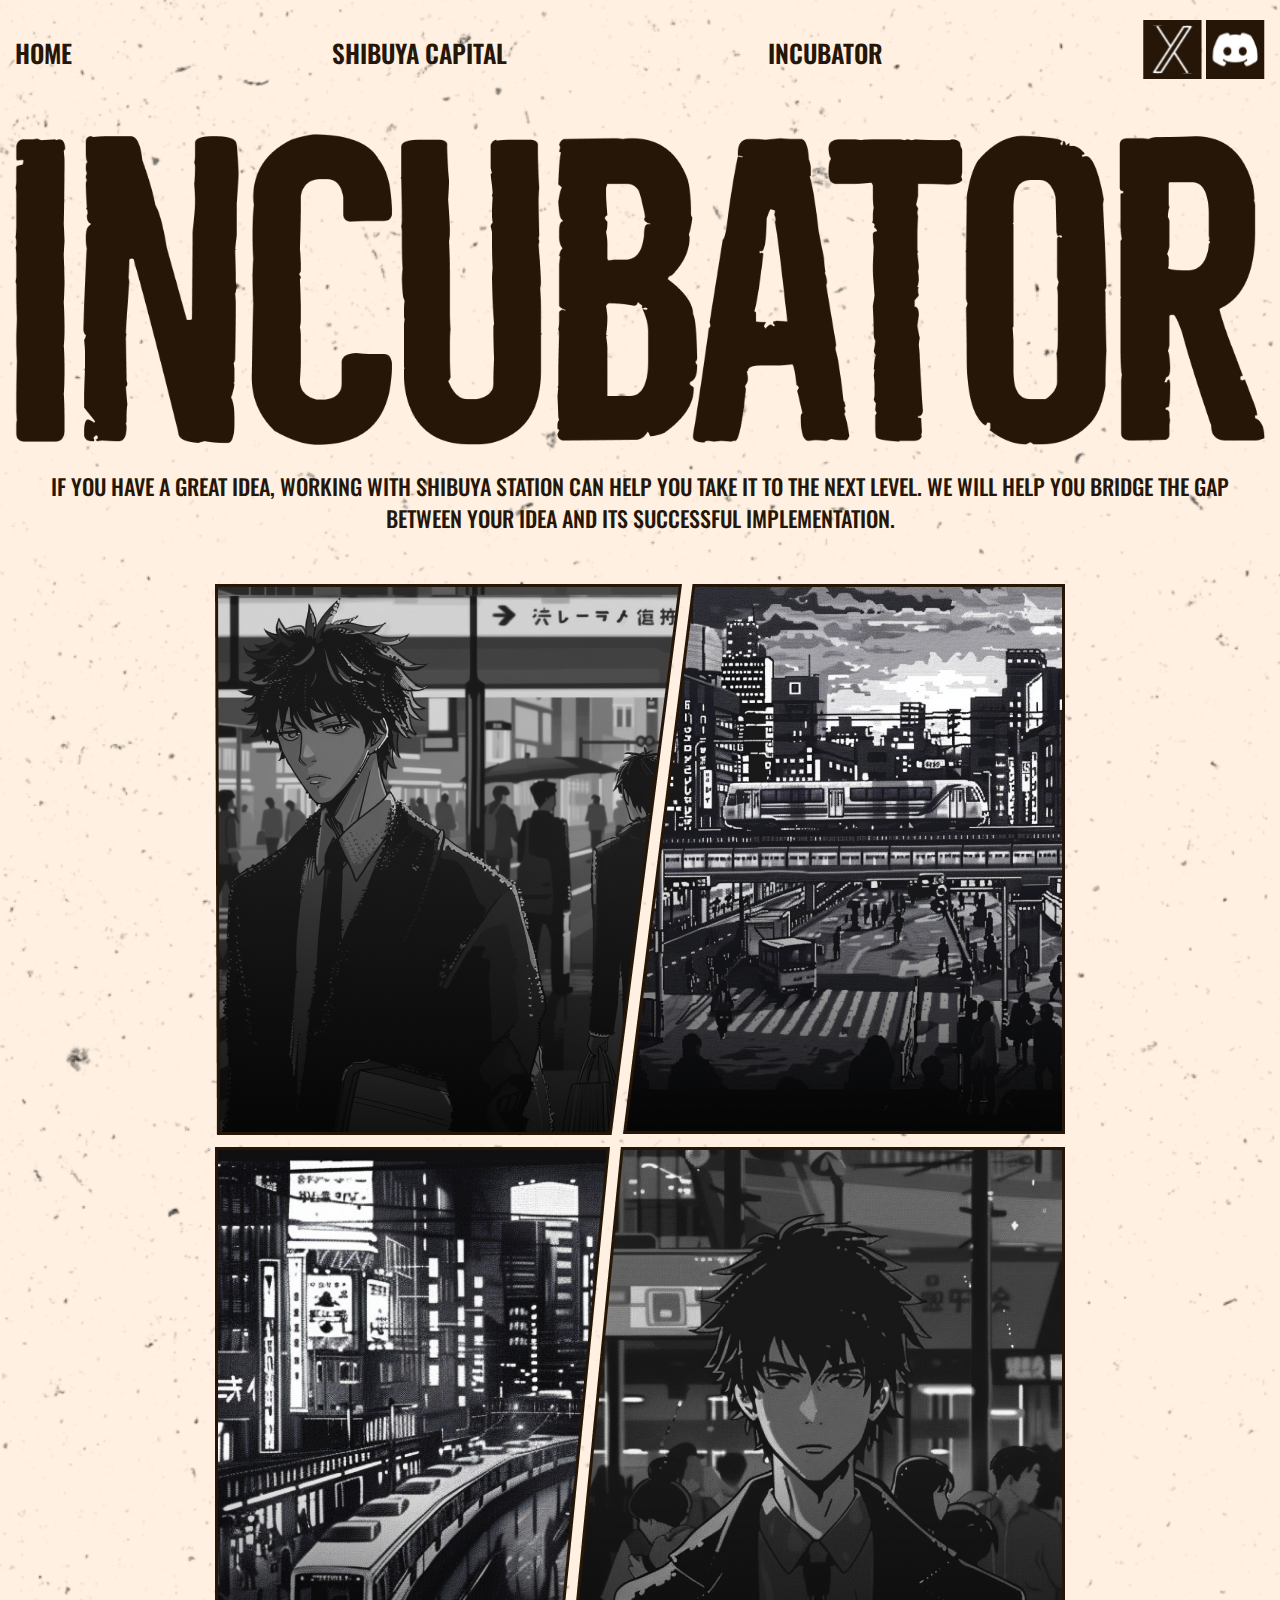
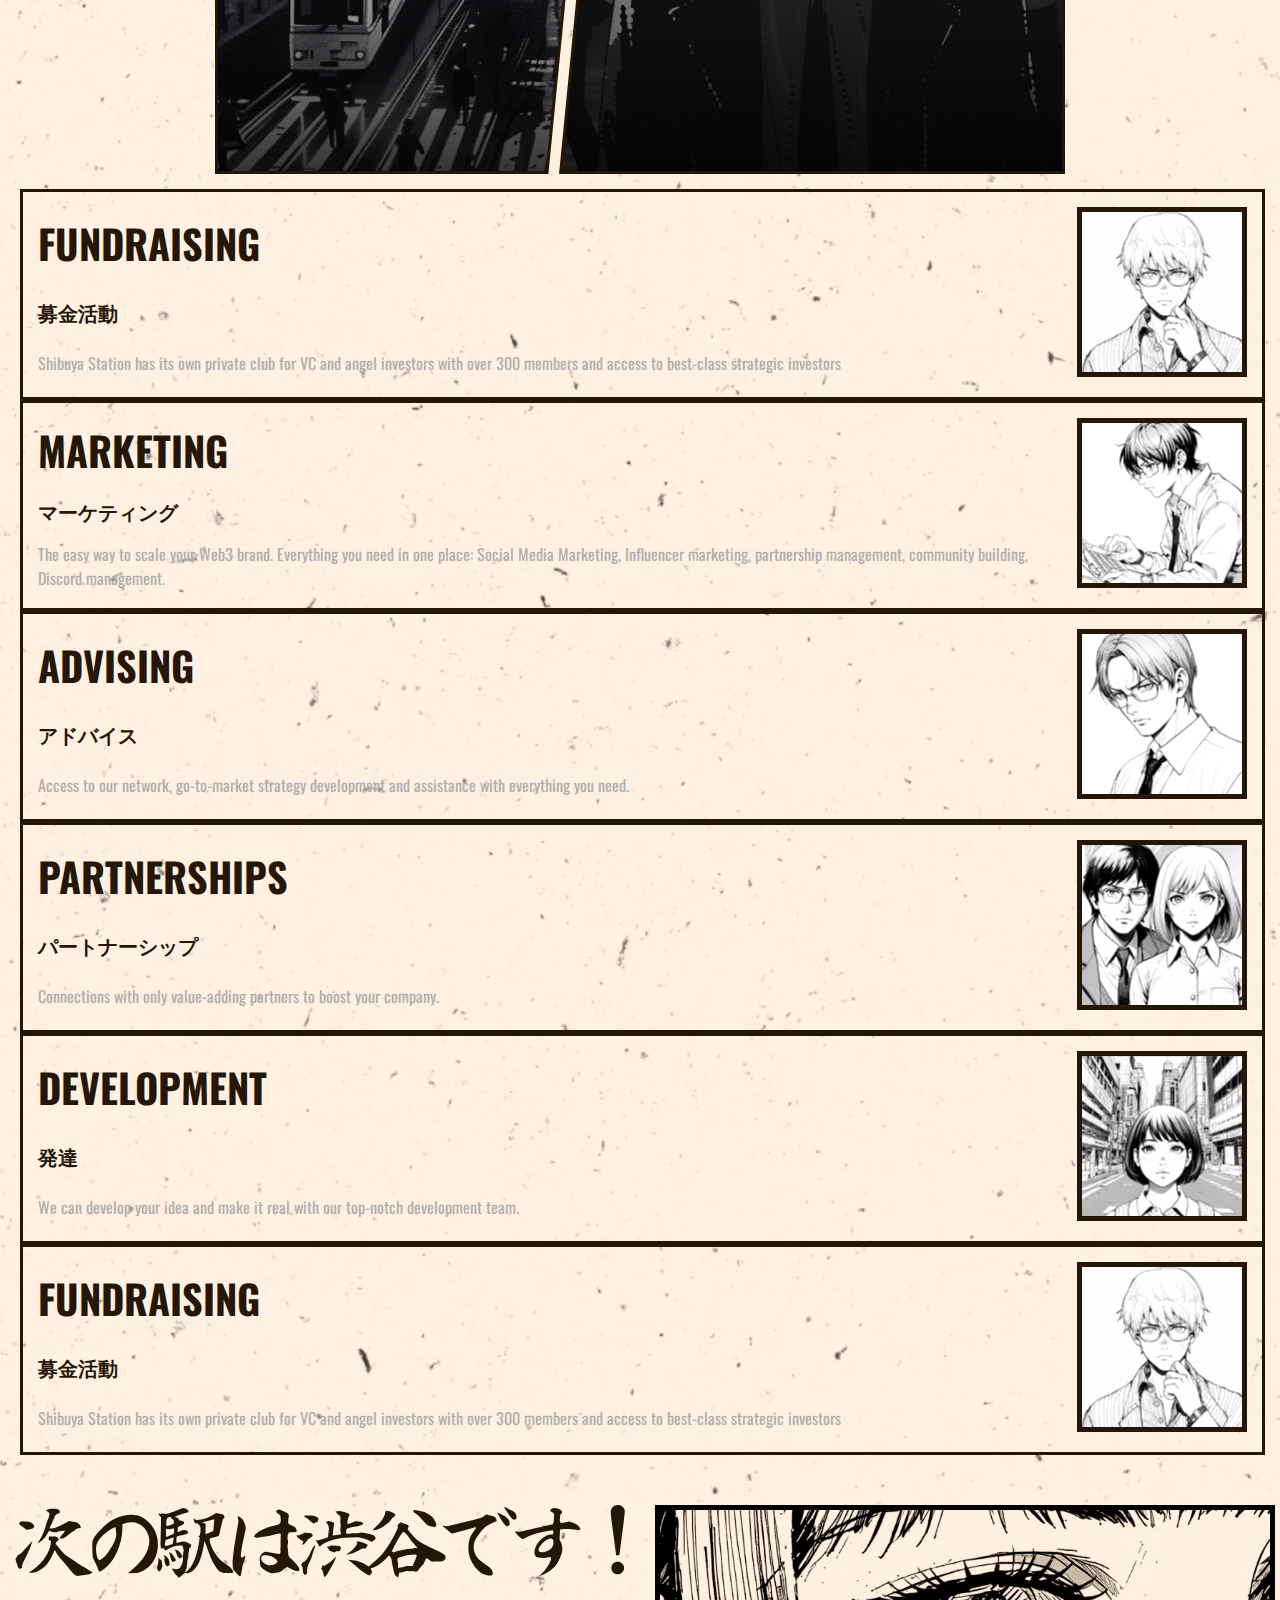
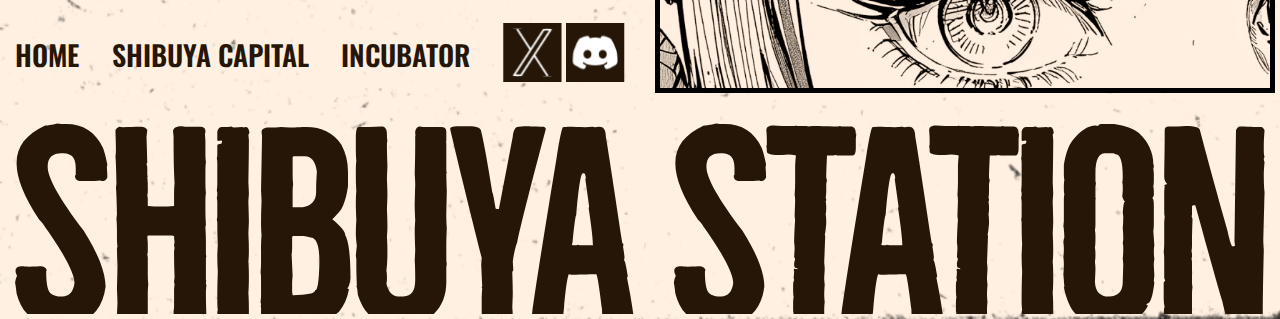
==== commit c508f192: "Add files via upload" ====
--- a/incubator.html
+++ b/incubator.html
@@ -56,7 +56,7 @@
   <div class="container">
     <div class="marketing__box">
     <div class="Marketing__img">
-      <img src="./img/incubator__img.png" alt="">
+      <img class="marketing__image" src="./img/incubator__img.png" alt="">
       <!-- <img class="marketing-none" src="/img/incubator__img-2.png" alt=""> -->
     </div>
 
--- a/style.css
+++ b/style.css
@@ -128,17 +128,7 @@
   }
 }
 
-.album__wrapper {
-}
-
-.swiper {
-}
-
-.swiper-album-1 {
-}
-
-.swiper-wrapper {
-}
+
 
 .swiper-slide {
   img {
@@ -435,6 +425,8 @@
 .marketing__box {
   display: grid;
   grid-template-columns: 1fr 1fr;
+  gap: 10px;
+  place-items: center;
   @media (max-width: 1300px) {
     grid-template-columns: 1fr;
   }
@@ -442,45 +434,51 @@
 
 .Marketing__img {
   img {
-    width: 100%;
-    /* aspect-ratio: 1/2; */
-
+    
+    
     @media (max-width: 1300px) {
-      /* height: 850px; */
-      /* width: 1000px; */
       object-fit: cover;
-
-    }
-  }
-  /* @media (max-width:1300px) {
-        display: none;
-    } */
+      
+      
+    }
+  }
+
+}
+.marketing__image{
+  width: 100%;
+ 
 }
 .Marketing__cards {
   margin-left: 5px;
-  gap: 10px;
+  /* gap: 10px; */
 }
 .Marketing__card {
   display: flex;
   justify-content: space-between;
   border: 3px solid #251607;
-  transition: 0.5s;
+  transition: 1s;
   h3 {
     margin-top: 10px;
     font-weight: 700;
     font-size: 40px;
     text-transform: uppercase;
+  transition: 1s;
+
   }
   h4 {
     font-weight: 600;
     font-size: 20px;
     text-transform: uppercase;
+  transition: 1s;
+
   }
   p {
     font-weight: 400;
     color: #aeaeae;
     /* font-size: 3px; */
     margin-bottom: 10px;
+  transition: 1s;
+
   }
 
   &:hover {
@@ -632,4 +630,158 @@
     @media (max-width: 800px) {
       display: flex !important;
     }
+}
+
+
+.slideres{
+  @media (max-width: 800px) {
+    margin-top: 10px;
+    margin-bottom:10px;
+  }
+}
+
+
+
+.slider {
+  display: none;
+  position: relative;
+  overflow: hidden;
+  width: 100%;
+  height: 100%;
+ 
+  @media (max-width: 800px) {
+    display: flex;
+    
+  }
+}
+
+.slides {
+  display: flex;
+  transition: transform 0.5s ease;
+  margin-left: 75px;
+  margin-right: 75px;
+  overflow: hidden;
+}
+
+.slide {
+  min-width: 100%;
+  height: 700px;
+  display: flex;
+  justify-content: center;
+  align-items: center;
+ 
+  object-fit: contain;
+  object-position: center;
+
+ 
+}
+
+.slide img {
+  width: 100%;
+  /* height: 100%; */
+  object-fit: cover;
+}
+
+.btn-capital {
+  position: absolute;
+  top: 50%;
+  transform: translateY(-50%);
+  background-color: #251607;
+  color: #e69aaa;
+  border: none;
+  cursor: pointer;
+  padding: 10px 20px;
+  font-size: 24px;
+  @media (max-width: 800px) {
+    padding: 5px 10px;
+    font-size: 16px;
+  }
+}
+
+.prev {
+  left: 10px;
+}
+
+.next {
+  right: 10px;
+}
+
+
+
+
+
+
+
+
+
+.Station {
+  margin-top: 200px;
+  margin-bottom: 300px;
+}
+.hid{
+  width: 100%;
+  margin-top: 150px;
+  z-index: 11;
+ 
+}
+.station__grid{
+position: relative;
+margin-top: 100px;
+width: 100%;
+}
+.station__grid img{
+  /* position: absolute; */
+  top: 0;
+  left: 0;
+  width: 100%;
+  object-fit: cover;
+}
+.station-anime{
+  z-index: 10;
+
+}
+
+.station-abbos {
+  position: relative;
+  overflow: hidden;
+  width: 100%;
+  display: flex;
+  flex-direction: column;
+  align-items: center;
+
+  margin-top: 0;
+
+
+  &::after, &::before{
+    content: '';
+    display: block;
+    width: 100%;
+    height: 300px;
+    z-index: 5;
+    
+    /* background-image: url(./img/bg-capital.png); */
+    background-image: url(./img/capital-ellipse.svg);
+    background-size: contain;
+    background-position: center;
+    background-repeat: no-repeat;
+    /* border: 2px solid white; */
+    position: absolute;
+    bottom: -200px;
+    /* left: -100px; */
+    scale: 1.2;
+  }
+
+  &::before {
+    bottom: auto;
+    /* top: -150px */
+    top: -200px;
+  }
+
+  .swiper-slide {
+    flex-shrink: none !important;
+  }
+}
+.station__about{
+  text-align: center;
+
 }